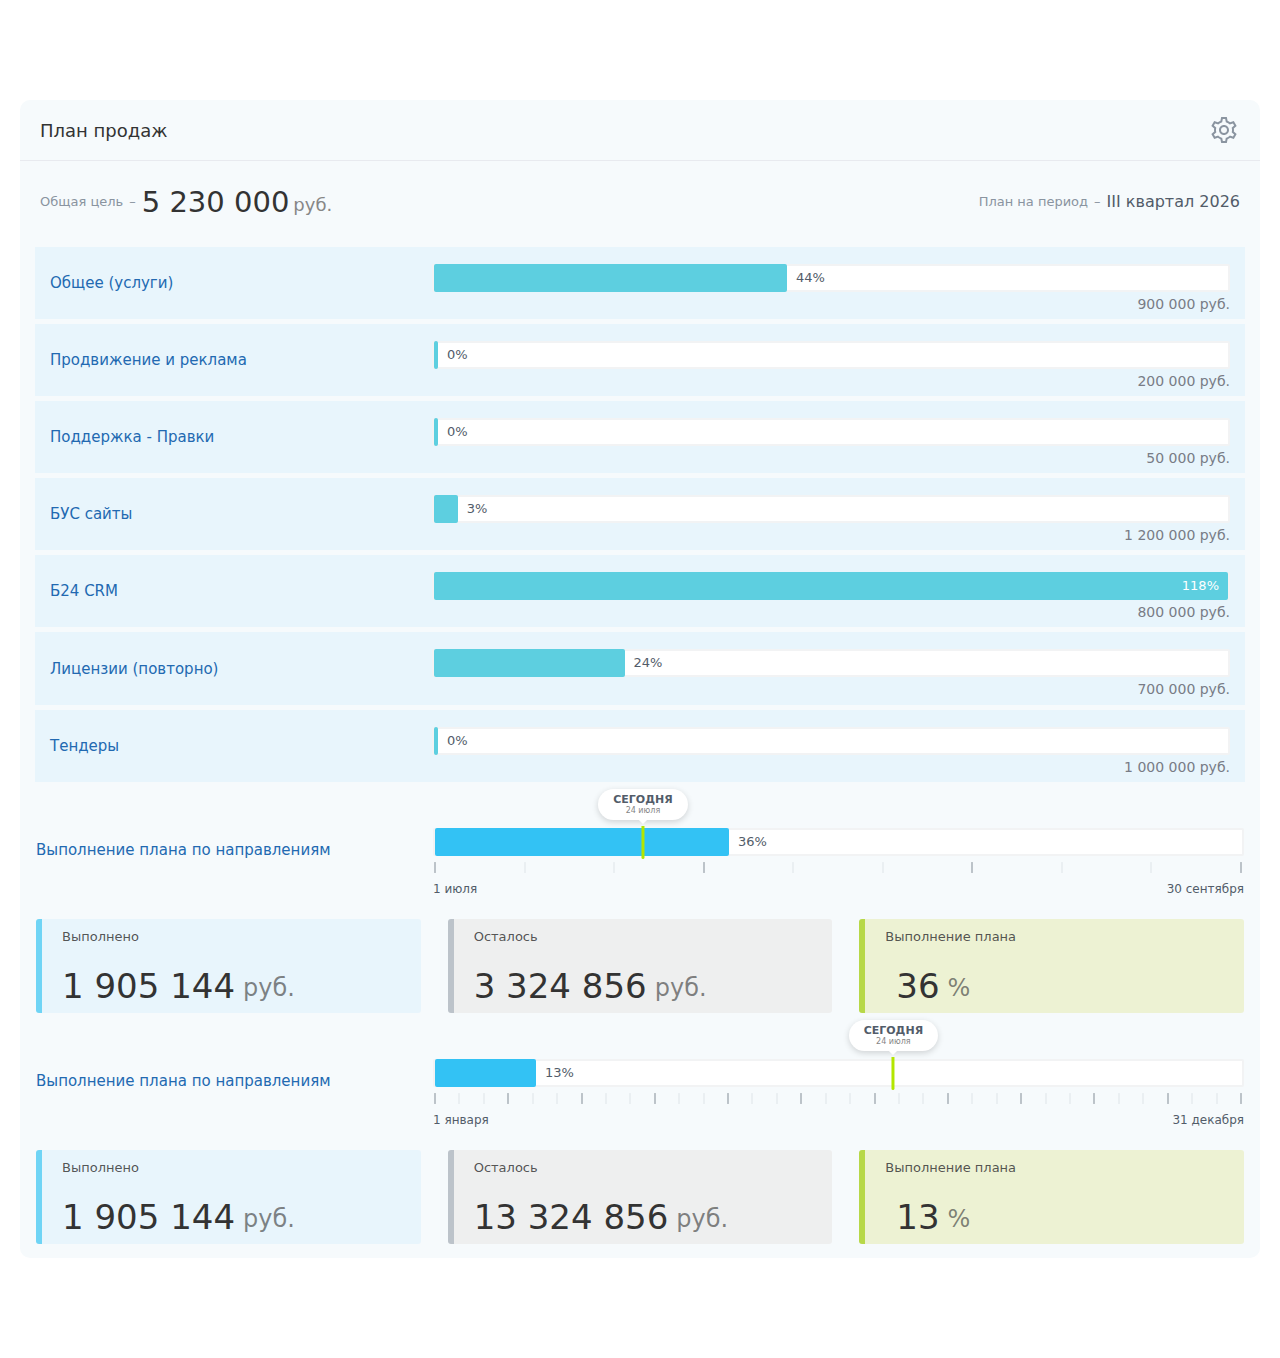
==== index.html @ d1a0ab31 "Updates" ====
<!DOCTYPE html>
<html lang="ru" class="page">
	<head>
		<meta charset="UTF-8" />
		<meta name="viewport" content="width=device-width, initial-scale=1.0" />
		<link rel="shortcut icon" href="favicon.ico" type="image/x-icon" />
		<meta http-equiv="X-UA-Compatible" content="ie=edge" />
		<meta name="theme-color" content="#111111" />
		<title>Opti-dashboard</title>
		<!-- <link rel="preload" href="fonts/MontserratAlternates-Bold.woff2" as="font" type="font/woff2" crossorigin /> -->
		<link rel="stylesheet" href="css/vendor.css" />
		<link rel="stylesheet" href="css/main.css" />
		<script defer src="js/main.js"></script>
	</head>

	<body class="page__body">
		<div class="site-container">
			<main class="main">
				<section class="plan">
					<div class="container_main plan__container">
						<div class="plan__content">
							<div class="plan__row plan__row-first">
								<h3 class="title plan__title-h3">План продаж</h3>
								<button class="btn-reset plan__settings">
									<img
										src="./img/gear.svg"
										class="image plan__gear"
										width="32"
										height="32"
										alt="Шестеренка"
									/>
								</button>
							</div>
							<div class="plan__row plan__row-second">
								<h4 class="title plan__title-h4">
									Общая цель <span class="plan__text-dash">&ndash;</span>
									<span class="plan__text-value"> </span>
									<span class="plan__text-currency">руб.</span>
								</h4>
								<div class="plan__column">
									<h4 class="title plan__title-h4">
										План на период <span class="plan__text-dash">&ndash;</span>
									</h4>
									<span class="plan__text-period"
										>III квартал <span class="plan__text-period-year"></span
									></span>
								</div>
							</div>
							<div class="plan__graphs"></div>
						</div>
					</div>
				</section>
				<section class="settings">
					<div class="settings__body">
						<div class="settings__row-header">
							<h4 class="settings__title">План продаж</h4>
							<button class="btn-reset settings__button-close settings__button-close-main">
								<img
									loading="lazy"
									src="./img/close.svg"
									class="image settings__icon-close"
									width="14"
									height="14"
									alt="Закрыть"
								/>
							</button>
						</div>
						<div class="settings__row-body">
							<div class="settings__row">
								<h5 class="settings__title-row">Выберите период на выполнение плана:</h5>
								<div class="settings__content">
									<div class="settings__select settings__select-dashed settings__select-default">
										<div class="settings__container-value">
											<div class="settings__value" data-value="month">Месяц</div>
											<img
												src="./img/bottom-arrow.svg"
												class="image settings__icon-arrow"
												width="25"
												height="16"
												alt="Стрелка вниз"
											/>
										</div>
										<ul class="list-reset settings__list"></ul>
									</div>
									<div class="settings__select settings__select-detailed settings__select-default">
										<div class="settings__container-value">
											<div class="settings__value" data-value="Январь">Январь</div>
											<img
												src="./img/bottom-arrow.svg"
												class="image settings__icon-arrow"
												width="25"
												height="16"
												alt="Стрелка вниз"
											/>
										</div>
										<ul class="list-reset settings__list"></ul>
									</div>
									<div class="settings__select setting__select-year settings__select-default">
										<div class="settings__container-value">
											<div class="settings__value" data-value="2023">2023</div>
											<img
												src="./img/bottom-arrow.svg"
												class="image settings__icon-arrow"
												width="25"
												height="16"
												alt="Стрелка вниз"
											/>
										</div>
										<ul class="list-reset settings__list"></ul>
									</div>
								</div>
							</div>
							<div class="settings__row settings__row-textonly">
								<h5 class="settings__title-row">Вид плана: Сумма продаж в тоннах</h5>
							</div>
							<div class="settings__row settings__row-users settings__row-users-empty"></div>
							<div class="settings__row settings__row-textonly">
								<h5 class="settings__title-row settings__title-dashed">добавить еще</h5>
								<div class="settings__select-users">
									<input
										type="text"
										id="search"
										class="settings__input settings__input-search"
										placeholder="Поиск по имени сотрудника....."
									/>
									<div class="settings__grid-users"></div>
									<button class="btn-reset settings__button-close-users">
										<img
											loading="lazy"
											src="./img/close.svg"
											class="image settings__icon-close"
											width="14"
											height="14"
											alt="Закрыть"
										/>
									</button>
								</div>
							</div>
						</div>
					</div>
				</section>
			</main>
		</div>
	</body>
</html>
---- css/main.css ----
:root {
	--font-family: system-ui, -apple-system, BlinkMacSystemFont, "Segoe UI", Roboto, Ubuntu, "Helvetica Neue", Arial,
		sans-serif, "Apple Color Emoji", "Segoe UI Emoji", "Segoe UI Symbol";
	--content-width: 2160px;
	--container-offset: 20px;
	--container-width: calc(var(--content-width) + (var(--container-offset) * 2));
	--white-color: #fff;
	--black-color: #333;
	--grey-color: #f6fafc;
	--dark-grey-color: #8a94a0;
	--border-color: #e8eaef;
	--blue-color: #4fc2f7;
	--dark-blue-color: #43a2cd;
	--darker-blue-color: #105b94;
	--darkest-blue-color: #1a2a4c;
	--green-color: #0ad214;
	--dark-green-color: #0faf13;
	--yellow-color: #f8d521;
	--dark-yellow-color: #ceb21e;
}
.custom-checkbox__field:checked + .custom-checkbox__content::after {
	opacity: 1;
}
.custom-checkbox__field:focus + .custom-checkbox__content::before {
	outline: red solid 2px;
	outline-offset: 2px;
}
.custom-checkbox__field:disabled + .custom-checkbox__content {
	opacity: 0.4;
	pointer-events: none;
}
html {
	-webkit-box-sizing: border-box;
	box-sizing: border-box;
}
*,
::after,
::before {
	-webkit-box-sizing: inherit;
	box-sizing: inherit;
}
.page {
	height: 100%;
	font-family: var(--font-family, sans-serif);
	-webkit-text-size-adjust: 100%;
}
.page__body {
	margin: 0;
	min-width: 320px;
	min-height: 100%;
	font-size: 16px;
}
.site-container {
	overflow: hidden;
}
.btn-reset {
	border: none;
	padding: 0;
	background-color: transparent;
	cursor: pointer;
}
.list-reset {
	list-style: none;
	margin: 0;
	padding: 0;
}
.container_main {
	margin: 0 auto;
	padding: 0 var(--container-offset);
	max-width: var(--container-width);
}
@media (max-width: 445px) {
	.container_main {
		padding-left: 10px;
		padding-right: 10px;
	}
}
.title {
	margin: 0;
}
.plan {
	padding: 100px 0;
}
.plan__container-graph {
	padding: 7px 15px;
	background: #e8f5fc;
	display: -webkit-box;
	display: -ms-flexbox;
	display: flex;
	-webkit-box-align: center;
	-ms-flex-align: center;
	align-items: center;
	gap: 14px;
}
.plan__container-stats {
	display: -ms-grid;
	display: grid;
	-ms-grid-columns: (1fr) [3];
	grid-template-columns: repeat(3, 1fr);
	-webkit-column-gap: 27px;
	-moz-column-gap: 27px;
	column-gap: 27px;
	padding-left: 16px;
	padding-right: 16px;
}
.plan__container-dateline {
	position: relative;
}
.plan__container-today {
	position: absolute;
	top: -73px;
	background: var(--white-color);
	padding: 5px 15px;
	-webkit-box-shadow: 0 2px 6px 0 rgba(0, 0, 0, 0.16);
	box-shadow: 0 2px 6px 0 rgba(0, 0, 0, 0.16);
	border-radius: 37px;
	-webkit-transform: translateX(-47%);
	-ms-transform: translateX(-47%);
	transform: translateX(-47%);
}
.plan__container-today::before {
	content: "";
	position: absolute;
	top: calc(100% + 6px);
	left: 50%;
	-webkit-transform: translateX(-50%);
	-ms-transform: translateX(-50%);
	transform: translateX(-50%);
	background: #b3e600;
	border-radius: 0 0 6px 6px;
	width: 3px;
	height: 33px;
}
.plan__container-today::after {
	content: "";
	width: 10px;
	height: 5px;
	-webkit-box-sizing: border-box;
	box-sizing: border-box;
	border: 5px solid transparent;
	border-top: 5px solid #fff;
	position: absolute;
	left: 50%;
	-webkit-transform: translateX(-50%);
	-ms-transform: translateX(-50%);
	transform: translateX(-50%);
	bottom: -9px;
}
.plan__content {
	background: var(--grey-color);
	border-radius: 10px;
	padding-bottom: 14px;
}
.plan__row-first {
	padding: 14px 20px;
	border-bottom: 1px solid var(--border-color);
	display: -webkit-box;
	display: -ms-flexbox;
	display: flex;
	-webkit-box-pack: justify;
	-ms-flex-pack: justify;
	justify-content: space-between;
	-webkit-box-align: center;
	-ms-flex-align: center;
	align-items: center;
}
.plan__row-second {
	padding: 15px 20px 20px;
	display: -webkit-box;
	display: -ms-flexbox;
	display: flex;
	-webkit-box-pack: justify;
	-ms-flex-pack: justify;
	justify-content: space-between;
	-webkit-box-align: center;
	-ms-flex-align: center;
	align-items: center;
}
.plan__row-graph {
	padding-top: 10px;
	width: 100%;
}
.plan__row-graph-single .plan__container-graph {
	background: 0 0;
	padding: 46px 16px;
}
.plan__row-graph-single .plan__text-all {
	display: none;
}
.plan__row-graph-single .plan__title-graph {
	max-width: 383px;
}
.plan__row-graph-single .plan__track {
	background: #33c2f4;
}
.plan__row-graph-single .plan__row-graph {
	padding-top: 0;
}
.plan__column {
	display: -webkit-box;
	display: -ms-flexbox;
	display: flex;
	-webkit-box-align: center;
	-ms-flex-align: center;
	align-items: center;
}
.plan__title-h2 {
	font-size: 24px;
	line-height: normal;
	color: rgba(51, 51, 51, 0.6);
	font-weight: 400;
	display: -webkit-box;
	display: -ms-flexbox;
	display: flex;
	-webkit-box-align: center;
	-ms-flex-align: center;
	align-items: center;
}
.plan__title-h3 {
	color: var(--black-color);
	font-size: 18px;
	font-weight: 400;
	line-height: normal;
}
.plan__title-h4 {
	color: var(--dark-grey-color);
	font-size: 13px;
	font-weight: 400;
	line-height: normal;
	display: -webkit-box;
	display: -ms-flexbox;
	display: flex;
	-webkit-box-align: center;
	-ms-flex-align: center;
	align-items: center;
}
.plan__title-graph {
	font-size: 15px;
	line-height: normal;
	font-weight: 500;
	color: #2269b1;
	max-width: 368px;
	width: 100%;
}
.plan__title-stat {
	margin-bottom: 20px;
	font-size: 13px;
	color: rgba(51, 51, 51, 0.84);
	font-weight: 400;
	line-height: normal;
}
.plan__text-value {
	font-size: 29px;
	font-weight: 400;
	line-height: normal;
	color: var(--black-color);
	margin-left: 6px;
}
.plan__text-value-stat {
	white-space: nowrap;
	font-size: 34px;
	line-height: 44px;
	color: #333;
	margin-right: 8px;
}
.plan__text-currency {
	font-size: 18px;
	line-height: normal;
	color: #878787;
	margin-left: 4px;
	margin-top: 6px;
}
.plan__text-currency-stat {
	margin-top: 4px;
}
.plan__text-dash {
	margin-left: 6px;
}
.plan__text-period {
	margin-left: 6px;
	font-size: 16px;
	line-height: 51px;
	color: #525c69;
}
.plan__text-all {
	font-size: 14px;
	font-weight: 400;
	color: #787c86;
	text-align: right;
	margin-top: 4px;
}
.plan__text-dateline {
	position: absolute;
	bottom: -23px;
	font-size: 12px;
	color: #525c69;
	line-height: normal;
}
.plan__text-dateline-start {
	left: 0;
}
.plan__text-dateline-end {
	right: 0;
}
.plan__text-today {
	font-size: 11px;
	line-height: 11px;
	margin-bottom: 2px;
	text-transform: uppercase;
	color: #525c69;
	font-weight: 600;
	text-align: center;
	width: 100%;
}
.plan__text-date-today {
	font-size: 8px;
	line-height: 8px;
	opacity: 0.5;
	text-align: center;
	width: 100%;
}
.plan__graphs {
	display: -webkit-box;
	display: -ms-flexbox;
	display: flex;
	-webkit-box-orient: vertical;
	-webkit-box-direction: normal;
	-ms-flex-direction: column;
	flex-direction: column;
	gap: 5px;
	padding: 0 15px;
}
.plan__graph {
	position: relative;
	height: 28px;
	width: 100%;
	background: var(--white-color);
	border: 2px solid rgba(130, 139, 149, 0.1);
	border-radius: 2px;
}
.plan__track {
	position: absolute;
	top: -2px;
	bottom: -2px;
	left: 0;
	background: #5dcfe0;
	max-width: 100%;
	border-radius: 2px;
}
.plan__track::after {
	content: attr(data-width);
	position: absolute;
	right: 0;
	top: 50%;
	-webkit-transform: translate(100%, -50%);
	-ms-transform: translate(100%, -50%);
	transform: translate(100%, -50%);
	padding: 0 9px;
	line-height: 26px;
	color: #525c69;
	font-size: 13px;
}
.plan__track-toleft::after {
	-webkit-transform: translate(0, -50%);
	-ms-transform: translate(0, -50%);
	transform: translate(0, -50%);
	color: #fff;
}
.plan__stat {
	-ms-grid-column-span: 1;
	grid-column: 1 span;
	border-left: 6px solid;
	padding: 10px 20px 5px;
	border-radius: 3px;
}
.plan__stat-done {
	border-color: #6fd4f5;
	background: #e8f5fc;
}
.plan__stat-remaining {
	border-color: #bcc3ca;
	background: #eeefef;
}
.plan__stat-persentage {
	border-color: #b7d848;
	background: #edf2d3;
}
.plan__stat-persentage .plan__text-value-stat {
	padding-left: 11px;
}
.plan__dateline {
	position: relative;
	width: 100%;
	height: 11px;
	margin-top: 6px;
	display: -webkit-box;
	display: -ms-flexbox;
	display: flex;
	-webkit-box-pack: justify;
	-ms-flex-pack: justify;
	justify-content: space-between;
	padding: 0 2px;
}
.plan__dateline .plan__line:nth-child(3n + 1) {
	opacity: 1;
}
.plan__line {
	width: 1px;
	-webkit-transform: translateX(-50%);
	-ms-transform: translateX(-50%);
	transform: translateX(-50%);
	opacity: 0.2;
	background: #828b95;
	border-radius: 2px;
}
.plan__settings {
	height: 32px;
}
.plan__gear:hover {
	-webkit-animation: 1.5s infinite gearSpin;
	animation: 1.5s infinite gearSpin;
}
@media (max-width: 480px) {
	.plan {
		padding-bottom: 20px;
	}
	.plan__container-stats {
		padding: 0;
		-ms-grid-columns: (1fr) [1];
		grid-template-columns: repeat(1, 1fr);
		gap: 27px 0;
	}
	.plan__row-second {
		-webkit-box-orient: vertical;
		-webkit-box-direction: normal;
		-ms-flex-direction: column;
		flex-direction: column;
		gap: 12px;
	}
	.plan__text-period {
		line-height: normal;
	}
}
@media (max-width: 445px) {
	.plan__graphs {
		padding: 0;
	}
}
@-webkit-keyframes gearSpin {
	0% {
		rotate: 0deg;
	}
	100% {
		rotate: 360deg;
	}
}
@keyframes gearSpin {
	0% {
		rotate: 0deg;
	}
	100% {
		rotate: 360deg;
	}
}
.board {
	padding-bottom: 100px;
}
.board__container-icon {
	width: 60px;
	height: 60px;
	display: -webkit-box;
	display: -ms-flexbox;
	display: flex;
	-webkit-box-align: center;
	-ms-flex-align: center;
	align-items: center;
	-webkit-box-pack: center;
	-ms-flex-pack: center;
	justify-content: center;
	background: #dce7e8;
	border-radius: 100%;
	position: absolute;
	top: 22px;
	right: 30px;
}
.board__container-icon::after {
	content: "";
	position: absolute;
	top: 50%;
	left: 50%;
	-webkit-transform: translate(-50%, -50%);
	-ms-transform: translate(-50%, -50%);
	transform: translate(-50%, -50%);
}
.board__grid {
	display: -ms-grid;
	display: grid;
	-ms-grid-columns: (1fr) [12];
	grid-template-columns: repeat(12, 1fr);
	gap: 27px;
	-ms-grid-rows: auto;
	grid-template-rows: auto;
}
.board__title-header {
	color: var(--white-color);
	font-size: 18px;
	line-height: 55px;
	font-weight: 400;
}
.board__title-body {
	font-size: 52px;
	line-height: normal;
	color: var(--white-color);
	text-align: right;
	font-weight: 400;
	white-space: nowrap;
}
.board__title-body-main {
	font-size: 72px;
	line-height: normal;
	color: var(--white-color);
	text-align: right;
	font-weight: 400;
	white-space: nowrap;
}
.board__title-inner {
	color: var(--white-color);
	font-size: 18px;
	line-height: normal;
	margin-bottom: 12px;
	margin-top: 10px;
	font-weight: 400;
}
.board__title-inner-0 {
	margin-bottom: 0;
	margin-top: 0;
}
.board__title-value {
	font-size: 30px;
	line-height: normal;
	margin-bottom: 12px;
	font-weight: 400;
	color: var(--white-color);
	margin-left: 6px;
}
.board__title-devs {
	color: var(--white-color);
	font-size: 28px;
	font-weight: 500;
	line-height: normal;
}
.board__title-devs-month {
	font-size: 22px;
	font-weight: 600;
	position: absolute;
	top: 12px;
	right: 20px;
}
.board__item {
	border-radius: 10px;
	height: -webkit-fit-content;
	height: -moz-fit-content;
	height: fit-content;
	overflow: hidden;
}
.board__item-6 {
	-ms-grid-column-span: 6;
	grid-column: 6 span;
	display: -ms-grid;
	display: grid;
	-ms-grid-columns: (1fr) [12];
	grid-template-columns: repeat(12, 1fr);
	-ms-grid-row-span: 2;
	grid-row: 2 span;
}
.board__item-6-single {
	-ms-grid-row-span: 1;
	grid-row: 1 span;
}
.board__item-6-column {
	display: -ms-grid;
	display: grid;
	-ms-grid-columns: (1fr) [6];
	grid-template-columns: repeat(6, 1fr);
	gap: 27px;
	-ms-grid-row-span: 4;
	grid-row: 4 span;
}
.board__item-6-gapped {
	display: -ms-grid;
	display: grid;
	-ms-grid-columns: (1fr) [1];
	grid-template-columns: repeat(1, 1fr);
	gap: 27px;
	-ms-grid-column-span: 2;
	grid-column: 2 span;
}
.board__item-6-gapped .board__item-inner {
	border-radius: 10px;
	overflow: hidden;
	-ms-grid-column-span: 1;
	grid-column: 1 span;
}
.board__item-6-4 {
	-ms-grid-row-span: 4;
	grid-row: 4 span;
}
.board__item-6-4 .board__item-inner-blue:first-child .board__item-inner-body {
	background: var(--green-color);
}
.board__item-6-4 .board__item-inner-blue:first-child .board__item-inner-header {
	background: var(--dark-green-color);
}
.board__item-4 {
	-ms-grid-column-span: 4;
	grid-column: 4 span;
}
.board__item-4-gapped {
	display: -ms-grid;
	display: grid;
	-ms-grid-columns: (1fr) [2];
	grid-template-columns: repeat(2, 1fr);
	gap: 27px;
}
.board__item-4-gapped .board__item-inner {
	position: relative;
	height: 184px;
	border-radius: 10px;
	overflow: hidden;
	-ms-grid-column-span: 1;
	grid-column: 1 span;
	padding: 22px 30px 44px 34px;
}
.board__item-4-gapped .board__item-inner:nth-child(odd) {
	background: var(--darker-blue-color);
}
.board__item-4-gapped .board__item-inner:nth-child(odd) .board__container-icon::after {
	background: url(../img/logout.svg) 0 0 / cover;
	width: 25px;
	height: 26px;
}
.board__item-4-gapped .board__item-inner:nth-child(even) {
	background: var(--darkest-blue-color);
}
.board__item-4-gapped .board__item-inner:nth-child(even) .board__container-icon::after {
	background: url(../img/user.svg) 0 0 / cover;
	width: 30px;
	height: 30px;
}
.board__item-inner-6 {
	-ms-grid-column-span: 6;
	grid-column: 6 span;
}
.board__item-inner-12 {
	-ms-grid-column-span: 12;
	grid-column: 12 span;
}
.board__item-inner-header {
	display: -webkit-box;
	display: -ms-flexbox;
	display: flex;
	-webkit-box-align: center;
	-ms-flex-align: center;
	align-items: center;
	padding-left: 20px;
	padding-right: 20px;
}
.board__item-inner-body {
	padding: 30px 15px;
}
.board__item-inner-blue .board__item-inner-body {
	background: var(--blue-color);
}
.board__item-inner-blue .board__item-inner-header {
	background: var(--dark-blue-color);
}
.board__item-inner-green .board__item-inner-body {
	background: var(--green-color);
}
.board__item-inner-green .board__item-inner-header {
	background: var(--dark-green-color);
}
.board__item-inner-yellow .board__item-inner-body {
	background: var(--yellow-color);
}
.board__item-inner-yellow .board__item-inner-header {
	background: var(--dark-yellow-color);
}
.board__item-chart {
	-ms-grid-column-span: 5;
	grid-column: 5 span;
	-ms-grid-row-span: 4;
	grid-row: 4 span;
	max-height: 396px;
	border-radius: 10px;
	display: -webkit-box;
	display: -ms-flexbox;
	display: flex;
	min-height: 396px;
}
.board__item-chart canvas {
	min-height: 396px;
}
.board__item-devs {
	position: relative;
	-ms-grid-column-span: 5;
	grid-column: 5 span;
	-ms-grid-row-span: 4;
	grid-row: 4 span;
	background: #5b6ed0;
	max-height: 396px;
	border-radius: 10px;
	padding: 24px 30px;
}
.board__chart {
	border-radius: 10px;
	border: 1px solid var(--blue-color);
	padding: 15px;
}
.board__table {
	padding-bottom: 15px;
}
.board__row {
	display: -webkit-box;
	display: -ms-flexbox;
	display: flex;
	padding-left: 20px;
	background: var(--white-color);
	border-radius: 8px;
}
.board__row:not(:last-child) {
	margin-bottom: 15px;
}
.board__row-header {
	background: 0 0;
	margin-bottom: 9px !important;
}
.board__cell {
	text-align: center;
	font-size: 30px;
	font-style: normal;
	font-weight: 400;
	line-height: normal;
	color: var(--white-color);
	padding: 0 4px 4px;
}
.board__cell-name {
	width: 343px;
	color: #000;
	font-size: 24px;
	font-weight: 400;
	line-height: normal;
	text-align: left;
	display: -webkit-box;
	display: -ms-flexbox;
	display: flex;
	-webkit-box-align: center;
	-ms-flex-align: center;
	align-items: center;
	padding-left: 0;
	padding-right: 8px;
}
.board__cell-tasks {
	width: 150px;
	color: var(--white-color);
	background: #fecd00;
}
.board__cell-expired {
	width: 130px;
	color: var(--white-color);
	background: #f44718;
}
.board__cell-hours {
	width: 185px;
	background: #64c24c;
	border-bottom-right-radius: 8px;
	border-top-right-radius: 8px;
}
.board__cell-header {
	color: #fdfafa;
	font-size: 18px;
	font-weight: 400;
	line-height: normal;
	text-align: center;
	background: 0 0;
	white-space: nowrap;
}
@media (max-width: 480px) {
	.board__container-icon {
		display: none;
	}
	.board__grid {
		-ms-grid-columns: (1fr) [6];
		grid-template-columns: repeat(6, 1fr);
	}
	.board__title-header {
		line-height: 120%;
	}
	.board__title-body {
		font-size: 22px;
	}
	.board__title-body-main {
		font-size: 42px;
	}
	.board__title-devs {
		margin-bottom: 12px;
		font-size: 24px;
	}
	.board__title-devs-month {
		font-size: 18px;
	}
	.board__item-inner-header {
		padding-top: 12px;
		padding-bottom: 12px;
	}
	.board__item-inner-body {
		padding: 15px;
	}
	.board__item-6-gapped {
		-ms-grid-column-span: 6;
		grid-column: 6 span;
	}
	.board__item-4-gapped {
		-ms-grid-column-span: 6;
		grid-column: 6 span;
		gap: 18px;
	}
	.board__item-4-gapped .board__item-inner {
		padding: 15px 20px;
		height: unset;
	}
	.board__item-4-gapped .board__title-inner {
		margin-top: 0;
		font-size: 16px;
	}
	.board__item-devs {
		-ms-grid-column-span: 6;
		grid-column: 6 span;
		max-height: unset;
		padding: 36px 20px 20px;
	}
	.board__item-chart {
		-ms-grid-column-span: 6;
		grid-column: 6 span;
	}
	.board__item-chart canvas {
		min-height: 236px;
	}
	.board__table {
		padding-bottom: 0;
	}
	.board__cell {
		display: -webkit-box;
		display: -ms-flexbox;
		display: flex;
		-webkit-box-pack: center;
		-ms-flex-pack: center;
		justify-content: center;
		-webkit-box-align: center;
		-ms-flex-align: center;
		align-items: center;
		font-size: 22px;
	}
	.board__cell-name {
		-webkit-box-pack: start;
		-ms-flex-pack: start;
		justify-content: start;
		font-size: 16px;
		line-height: 120%;
		padding-top: 4px;
	}
	.board__cell-header {
		font-size: 12px;
		padding-bottom: 0;
	}
	.board__cell-expired {
		width: 170px;
	}
	.board__cell-hours {
		width: 155px;
	}
	.board__cell-hours-half {
		display: none;
	}
	.board__row {
		padding-left: 14px;
	}
}
@media (max-width: 445px) {
	.board__title-body-main {
		font-size: 26px;
	}
	.board__item-inner-header {
		padding: 8px;
	}
	.board__item-inner-6 {
		-ms-grid-column-span: 12;
		grid-column: 12 span;
	}
	.board__item-chart canvas {
		min-height: unset;
	}
	.board__chart {
		padding: 4px;
	}
}
.settings {
	position: fixed;
	inset: 0;
	background: rgba(0, 0, 0, 0.5);
	display: -webkit-box;
	display: -ms-flexbox;
	display: flex;
	-webkit-box-pack: center;
	-ms-flex-pack: center;
	justify-content: center;
	-webkit-box-align: start;
	-ms-flex-align: start;
	align-items: flex-start;
	padding-top: 40px;
	opacity: 0;
	visibility: hidden;
	-webkit-transition: opacity 0.3s, visibility 0.3s;
	transition: opacity 0.3s, visibility 0.3s;
}
.settings-visible {
	opacity: 1;
	visibility: visible;
}
.settings__body {
	width: 530px;
	padding: 0 10px 10px;
	background: var(--white-color);
	border-radius: 10px;
}
.settings__title {
	color: #80868e;
	font-size: 14px;
	font-weight: 700;
	line-height: 49px;
	text-overflow: ellipsis;
	white-space: nowrap;
	margin: 0;
}
.settings__title-row {
	width: 155px;
	margin: 0;
	font-size: 13px;
	color: #525c69;
	font-weight: 400;
}
.settings__title-dashed {
	border-bottom: 1px dashed #0063c6;
	padding-bottom: 2px;
	color: #0063c6;
	position: relative;
	margin-left: 12px;
	cursor: pointer;
}
.settings__title-dashed::before {
	content: "+";
	position: absolute;
	left: -12px;
	top: 50%;
	-webkit-transform: translateY(-50%);
	-ms-transform: translateY(-50%);
	transform: translateY(-50%);
}
.settings__row {
	display: -webkit-box;
	display: -ms-flexbox;
	display: flex;
	gap: 10px;
	-webkit-box-align: center;
	-ms-flex-align: center;
	align-items: center;
	padding-bottom: 18px;
	border-bottom: 1px solid #dde2e6;
}
.settings__row:not(:last-child) {
	margin-bottom: 18px;
}
.settings__row-header {
	display: -webkit-box;
	display: -ms-flexbox;
	display: flex;
	-webkit-box-pack: justify;
	-ms-flex-pack: justify;
	justify-content: space-between;
	-webkit-box-align: center;
	-ms-flex-align: center;
	align-items: center;
}
.settings__row-body {
	padding: 20px;
	display: -webkit-box;
	display: -ms-flexbox;
	display: flex;
	-webkit-box-orient: vertical;
	-webkit-box-direction: normal;
	-ms-flex-direction: column;
	flex-direction: column;
	background: #eef2f4;
	border-radius: 2px;
}
.settings__row-textonly {
	position: relative;
}
.settings__row-textonly .settings__title-row {
	width: unset;
}
.settings__row-users {
	display: -webkit-box;
	display: -ms-flexbox;
	display: flex;
	-webkit-box-orient: vertical;
	-webkit-box-direction: normal;
	-ms-flex-direction: column;
	flex-direction: column;
	gap: 6px;
	max-height: 384px;
	overflow-x: auto;
}
.settings__row-users-empty {
	margin-top: -18px;
	padding-bottom: 0;
	border: none;
}
.settings__content {
	display: -webkit-box;
	display: -ms-flexbox;
	display: flex;
	gap: 6px;
}
.settings__select {
	position: relative;
}
.settings__select-dashed .settings__container-value {
	background: 0 0;
	border: 0;
	min-width: 60px;
	padding-left: 0;
}
.settings__select-dashed .settings__icon-arrow {
	display: none;
}
.settings__select-dashed .settings__value {
	border-bottom: 1px dashed #0063c6;
	padding-bottom: 2px;
	color: #0063c6;
}
.settings__select-hidden {
	display: none;
}
.settings__select-users {
	position: absolute;
	top: 100%;
	left: 0;
	padding: 10px;
	width: 690px;
	height: 280px;
	background: var(--white-color);
	-webkit-box-shadow: 0 7px 21px rgba(83, 92, 105, 0.12), 0 -1px 6px 0 rgba(83, 92, 105, 0.06);
	box-shadow: 0 7px 21px rgba(83, 92, 105, 0.12), 0 -1px 6px 0 rgba(83, 92, 105, 0.06);
	border-radius: 10px;
	opacity: 0;
	visibility: hidden;
	-webkit-transition: opacity 0.3s, visibility 0.3s;
	transition: opacity 0.3s, visibility 0.3s;
}
.settings__select-users::before {
	content: "";
	width: 21px;
	height: 21px;
	background: var(--white-color);
	position: absolute;
	top: -5px;
	left: 26px;
	rotate: 45deg;
}
.settings__select-users-visible {
	opacity: 1;
	visibility: visible;
}
.settings__container-value {
	display: -webkit-box;
	display: -ms-flexbox;
	display: flex;
	gap: 10px;
	-webkit-box-align: center;
	-ms-flex-align: center;
	align-items: center;
	padding: 6px 0 6px 12px;
	border-radius: 2px;
	background: var(--white-color);
	border: 1px solid #c6cdd3;
	cursor: pointer;
}
.settings__value {
	font-size: 13px;
	color: var(--black-color);
}
.settings__list {
	position: absolute;
	top: calc(100% + 10px);
	left: 0;
	-webkit-box-shadow: 0 7px 21px rgba(83, 92, 105, 0.12), 0 -1px 6px 0 rgba(83, 92, 105, 0.06);
	box-shadow: 0 7px 21px rgba(83, 92, 105, 0.12), 0 -1px 6px 0 rgba(83, 92, 105, 0.06);
	border-radius: 8px;
	opacity: 0;
	visibility: hidden;
	-webkit-transition: opacity 0.3s, visibility 0.3s;
	transition: opacity 0.3s, visibility 0.3s;
	z-index: 100;
}
.settings__list-visible {
	opacity: 1;
	visibility: visible;
}
.settings__list .settings__item:first-child {
	border-top-left-radius: 8px;
	border-top-right-radius: 8px;
}
.settings__list .settings__item:last-child {
	border-bottom-left-radius: 8px;
	border-bottom-right-radius: 8px;
}
.settings__list::before {
	content: "";
	width: 21px;
	height: 21px;
	background: var(--white-color);
	position: absolute;
	top: -5px;
	left: 26px;
	rotate: 45deg;
}
.settings__item {
	padding: 0 15px;
	background: var(--white-color);
	color: #525c68;
	line-height: 36px;
	white-space: nowrap;
	position: relative;
	z-index: 15;
	-webkit-transition: background 0.2s;
	transition: background 0.2s;
	cursor: pointer;
}
.settings__item:hover {
	background: #f5f5f6;
}
.settings__item-user {
	-ms-grid-column-span: 4;
	grid-column: 4 span;
	background: #2e90f1;
	border-radius: 4px;
	display: -webkit-box;
	display: -ms-flexbox;
	display: flex;
	-webkit-box-align: center;
	-ms-flex-align: center;
	align-items: center;
	gap: 8px;
	padding: 4px;
	cursor: pointer;
}
.settings__item-user .settings__name {
	color: var(--white-color);
}
.settings__item-user-blocked {
	cursor: not-allowed;
	-webkit-filter: grayscale(0.6);
	filter: grayscale(0.6);
}
.settings__employee {
	padding: 10px;
	background: rgba(255, 255, 255, 0.5);
	border: 1px solid rgba(198, 205, 211, 0.5);
	border-radius: 2px;
	width: 100%;
	display: -webkit-box;
	display: -ms-flexbox;
	display: flex;
	-webkit-box-pack: justify;
	-ms-flex-pack: justify;
	justify-content: space-between;
	-webkit-box-align: center;
	-ms-flex-align: center;
	align-items: center;
	gap: 20px;
}
.settings__user {
	width: 100%;
	-webkit-box-pack: justify;
	-ms-flex-pack: justify;
	justify-content: space-between;
	-webkit-box-align: center;
	-ms-flex-align: center;
	align-items: center;
	gap: 20px;
	display: none;
}
.settings__user-visible {
	display: -webkit-box;
	display: -ms-flexbox;
	display: flex;
}
.settings__column {
	display: -webkit-box;
	display: -ms-flexbox;
	display: flex;
	-webkit-box-align: center;
	-ms-flex-align: center;
	align-items: center;
	gap: 12px;
}
.settings__name {
	color: var(--black-color);
	font-size: 14px;
	line-height: 14px;
	white-space: nowrap;
}
.settings__input {
	max-width: 190px;
	width: 100%;
	border: 1px solid #c6cdd3;
	border-radius: 2px;
	height: 36px;
	line-height: 36px;
	padding: 0 15px;
	opacity: 0.6;
	-webkit-transition: 0.2s;
	transition: 0.2s;
}
.settings__input:focus {
	opacity: 1;
	outline: 0;
}
.settings__input-search {
	max-width: 90%;
	position: relative;
	z-index: 40;
}
.settings__avatar {
	border-radius: 100%;
}
.settings__button-close-users {
	position: absolute;
	top: 10px;
	right: 10px;
}
.settings__grid-users {
	padding-top: 12px;
	display: -ms-grid;
	display: grid;
	-ms-grid-columns: (1fr) [12];
	grid-template-columns: repeat(12, 1fr);
	gap: 12px;
	max-height: 219px;
	overflow-y: auto;
	padding-right: 20px;
}
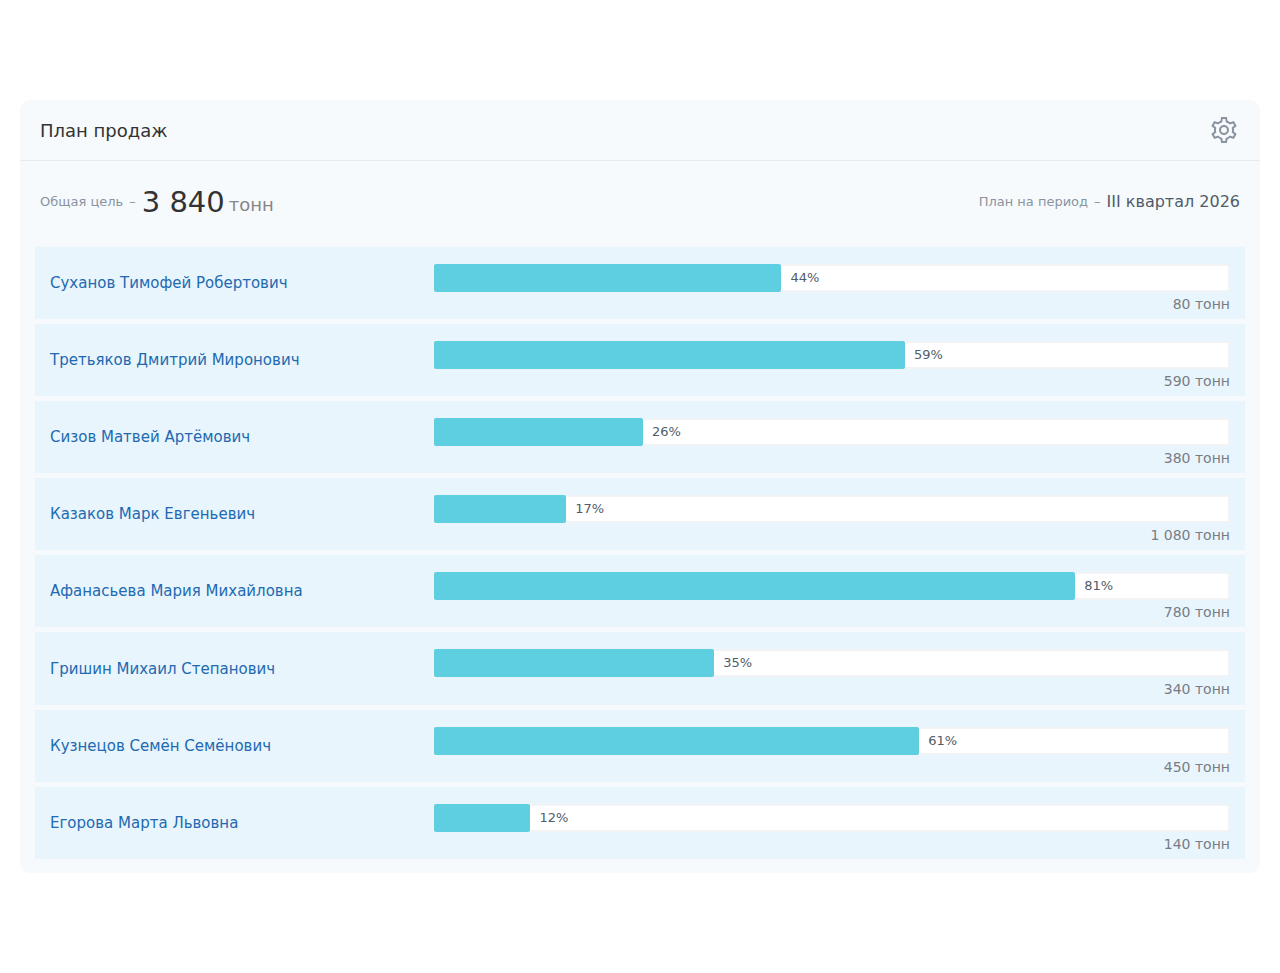
==== commit 3b8605a3: "Updates" ====
--- a/index.html
+++ b/index.html
@@ -35,7 +35,7 @@
 								<h4 class="title plan__title-h4">
 									Общая цель <span class="plan__text-dash">&ndash;</span>
 									<span class="plan__text-value"> </span>
-									<span class="plan__text-currency">руб.</span>
+									<span class="plan__text-currency">тонн</span>
 								</h4>
 								<div class="plan__column">
 									<h4 class="title plan__title-h4">
@@ -137,6 +137,12 @@
 								</div>
 							</div>
 						</div>
+						<div class="settings__row-footer">
+							<div class="settings__container-footer">
+								<button class="btn-reset settings__button-save">Сохранить</button>
+								<button class="btn-reset settings__button-cancel">Отменить</button>
+							</div>
+						</div>
 					</div>
 				</section>
 			</main>
--- a/css/main.css
+++ b/css/main.css
@@ -1026,6 +1026,19 @@
 	padding-bottom: 0;
 	border: none;
 }
+.settings__row-footer {
+	display: -webkit-box;
+	display: -ms-flexbox;
+	display: flex;
+	-webkit-box-pack: center;
+	-ms-flex-pack: center;
+	justify-content: center;
+	-webkit-box-align: center;
+	-ms-flex-align: center;
+	align-items: center;
+	padding-top: 20px;
+	padding-bottom: 10px;
+}
 .settings__content {
 	display: -webkit-box;
 	display: -ms-flexbox;
@@ -1096,6 +1109,15 @@
 	border: 1px solid #c6cdd3;
 	cursor: pointer;
 }
+.settings__container-footer {
+	display: -webkit-box;
+	display: -ms-flexbox;
+	display: flex;
+	-webkit-box-align: center;
+	-ms-flex-align: center;
+	align-items: center;
+	gap: 12px;
+}
 .settings__value {
 	font-size: 13px;
 	color: var(--black-color);
@@ -1250,6 +1272,24 @@
 	top: 10px;
 	right: 10px;
 }
+.settings__button-save {
+	background: #bbed21;
+	color: #535c69;
+	line-height: 39px;
+	padding: 0 18px;
+	border-radius: 4px;
+	text-transform: uppercase;
+	font-size: 12px;
+	font-weight: 700;
+}
+.settings__button-cancel {
+	color: #f1361b;
+	border-bottom: 1px dashed #ffb4a9;
+	text-transform: uppercase;
+	font-size: 12px;
+	line-height: 17px;
+	font-weight: 500;
+}
 .settings__grid-users {
 	padding-top: 12px;
 	display: -ms-grid;
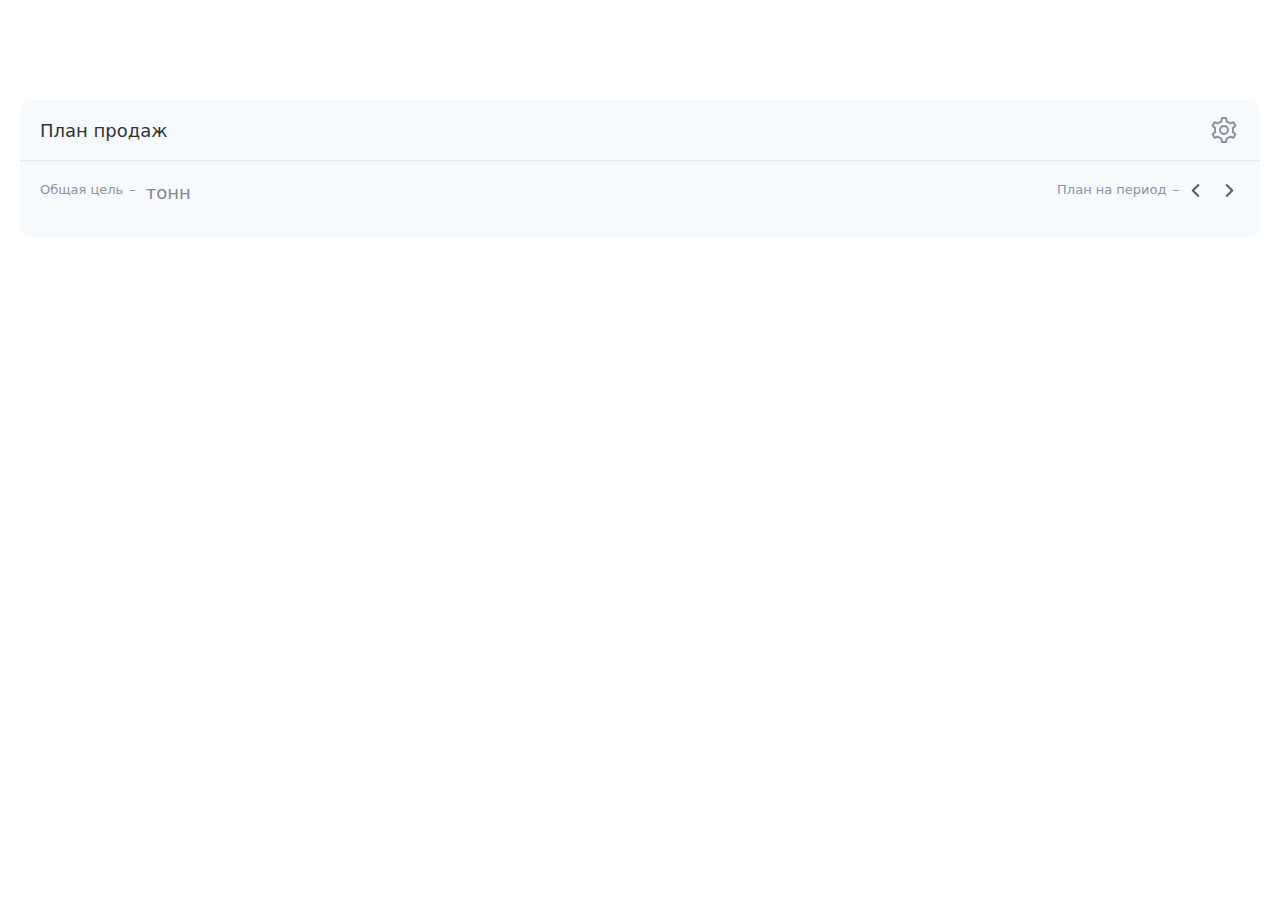
==== commit eb12cc97: "Updates" ====
--- a/index.html
+++ b/index.html
@@ -41,9 +41,28 @@
 									<h4 class="title plan__title-h4">
 										План на период <span class="plan__text-dash">&ndash;</span>
 									</h4>
-									<span class="plan__text-period"
-										>III квартал <span class="plan__text-period-year"></span
-									></span>
+									<span class="plan__text-period">
+										<button class="btn-reset plan__button plan__button-prev">
+											<img
+												src="./img/left-arrow.svg"
+												class="image plan__icon-arrow"
+												width="13"
+												height="13"
+												alt="Стрелка влево"
+											/>
+										</button>
+										<span class="plan__text-month"></span>
+										<span class="plan__text-period-year"></span>
+										<button class="btn-reset plan__button plan__button-next">
+											<img
+												src="./img/left-arrow.svg"
+												class="image plan__icon-arrow"
+												width="13"
+												height="13"
+												alt="Стрелка вправо"
+											/>
+										</button>
+									</span>
 								</div>
 							</div>
 							<div class="plan__graphs"></div>
--- a/css/main.css
+++ b/css/main.css
@@ -281,6 +281,18 @@
 	font-size: 16px;
 	line-height: 51px;
 	color: #525c69;
+	display: -webkit-box;
+	display: -ms-flexbox;
+	display: flex;
+	-webkit-box-align: center;
+	-ms-flex-align: center;
+	align-items: center;
+	-webkit-box-pack: center;
+	-ms-flex-pack: center;
+	justify-content: center;
+}
+.plan__text-period-year {
+	margin-left: 5px;
 }
 .plan__text-all {
 	font-size: 14px;
@@ -419,6 +431,28 @@
 .plan__gear:hover {
 	-webkit-animation: 1.5s infinite gearSpin;
 	animation: 1.5s infinite gearSpin;
+}
+.plan__button {
+	display: -webkit-box;
+	display: -ms-flexbox;
+	display: flex;
+	-webkit-box-align: center;
+	-ms-flex-align: center;
+	align-items: center;
+	-webkit-box-pack: center;
+	-ms-flex-pack: center;
+	justify-content: center;
+	padding: 4px;
+	margin-bottom: -2px;
+}
+.plan__button-prev {
+	margin-right: 4px;
+}
+.plan__button-prev img {
+	rotate: 180deg;
+}
+.plan__button-next {
+	margin-left: 4px;
 }
 @media (max-width: 480px) {
 	.plan {
@@ -1047,6 +1081,9 @@
 }
 .settings__select {
 	position: relative;
+}
+.settings__select-dashed {
+	display: none;
 }
 .settings__select-dashed .settings__container-value {
 	background: 0 0;
